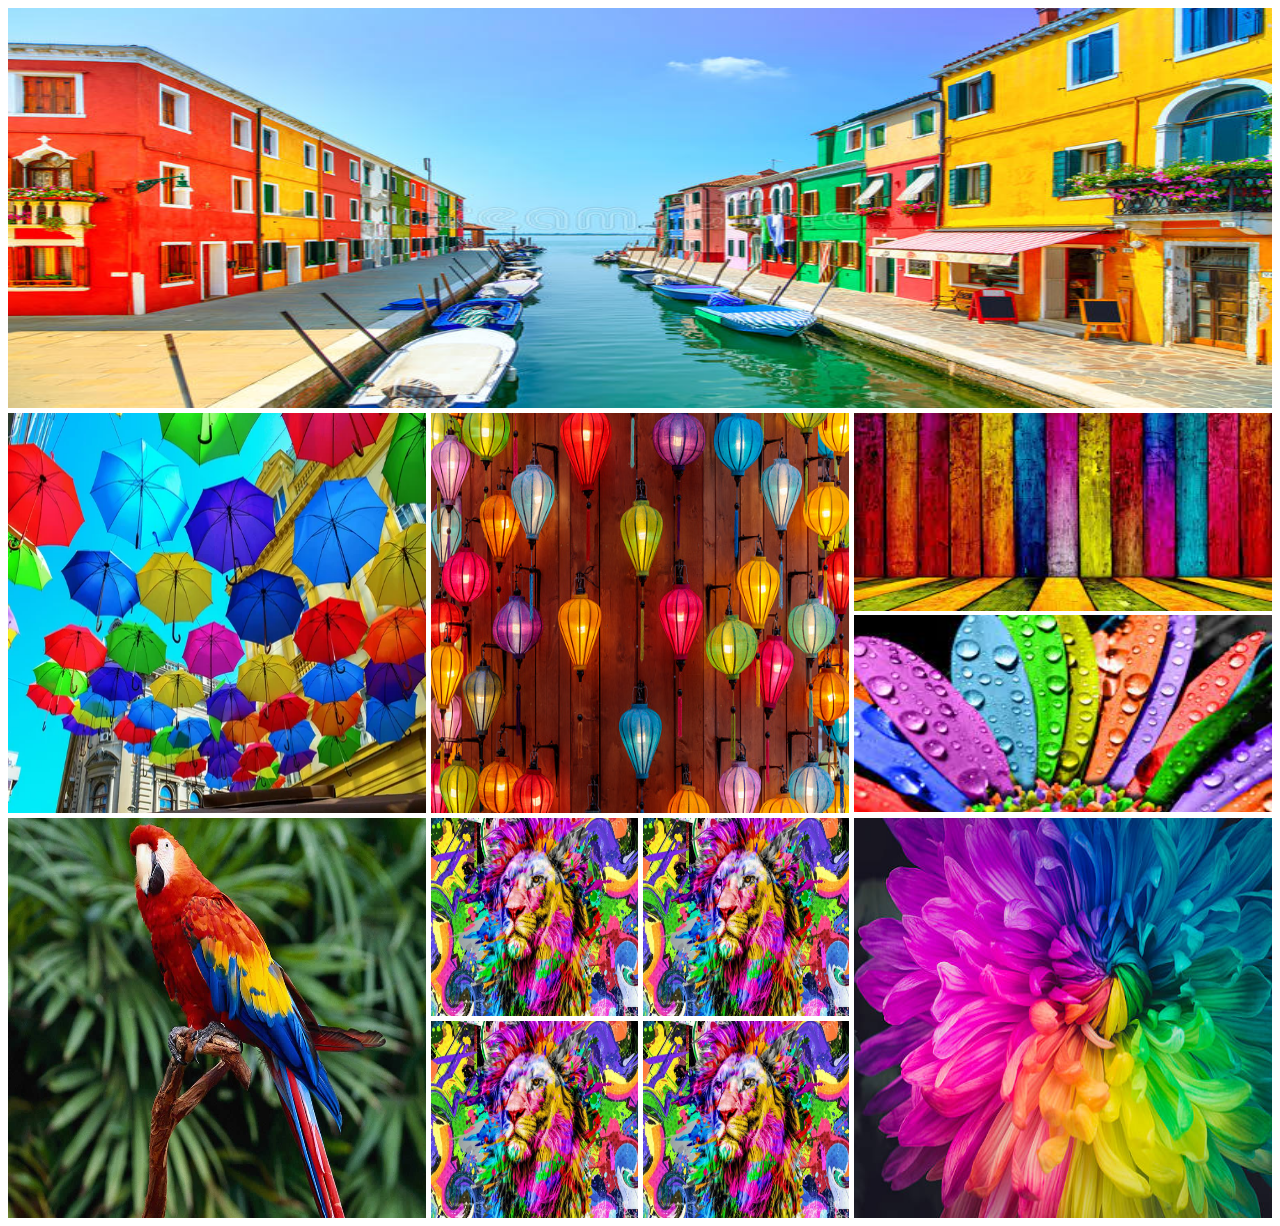
==== index.html @ a5bdef74 "design a image layout and responsive it" ====
<!DOCTYPE html>
<html lang="en">
<head>
    <meta charset="UTF-8">
    <meta name="viewport" content="width=device-width, initial-scale=1.0">
    <title>Document</title>
    <link rel="stylesheet" href="style.css">
</head>
<body>

  
    <div class="row">
        <img src="images/A.jpg" alt="">
    </div>
    <div class="row">
        <div><img src="images/B.jpg" alt=""></div>
        <div> <img src="images/C.jpg" alt=""></div>
        <div class="vertical-collage">
            <img src="images/D.jpg" alt="">
            <img src="images/E.jpg" alt="">
        </div>
    </div>

    <div class="row">
        <div>
            <img src="images/F.jpg" alt="">
        </div>
        <div class="squar-collage">
            <img src="images/G.jpg" alt="">
            <img src="images/G.jpg" alt="">
            <img src="images/G.jpg" alt="">
            <img src="images/G.jpg" alt="">

        </div>

        <div>
            <img src="images/H.jpg" alt="">
        </div>
    </div>


</body>
</html>
---- style.css ----
img{
    width: 100%;
    height: 100%;
}

.row{
    height: 400px;
    display: flex;
    gap: 5px;
    margin-bottom: 5px;

}

.row > div{
    flex: 1;
}
.vertical-collage img{
    height: calc((100% - 5px)/2);
}

.squar-collage{
    display: grid;
    grid-template-columns: repeat(2, 1fr);
    gap: 5px;
}



/* responsive for small device */

@media screen and (max-width: 576px) {
    .row{
        flex-direction: column;
        height: auto; /* i have fixed row's height above. so, the picture is overflow. here fixed it*/
    
    }
    .squar-collage{
        grid-template-columns: repeat(1, 1fr);
        
    }
    
}

/* responsive for medium design */
@media screen and (min-width: 576px) and (max-width: 992px) {
    .row{
        flex-direction: column;
        height: auto; /* i have fixed row's height above. so, the picture is overflow. here fixed it*/
    
    }
}
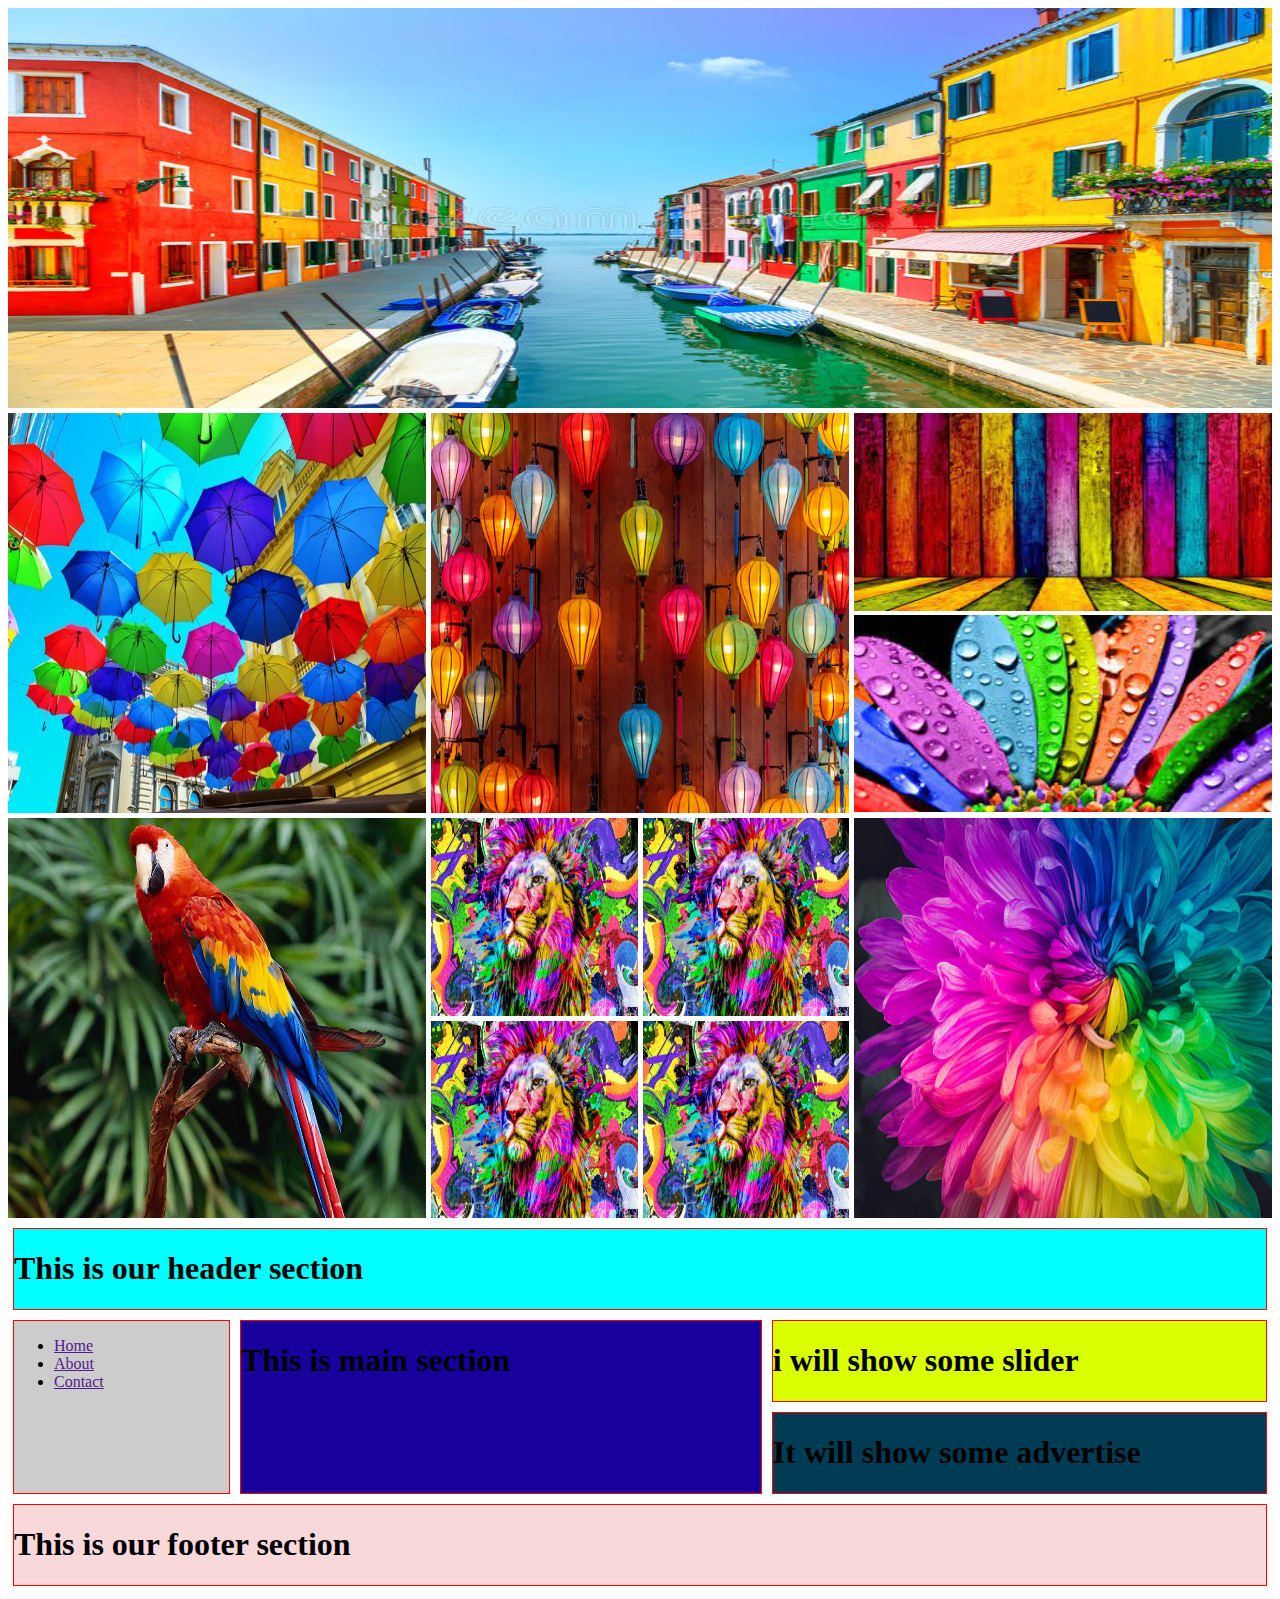
==== commit e0644355: "added new layout with grid area" ====
--- a/index.html
+++ b/index.html
@@ -7,6 +7,8 @@
     <link rel="stylesheet" href="style.css">
 </head>
 <body>
+
+    <!-- image layout design with position -->
 
   
     <div class="row">
@@ -38,6 +40,48 @@
         </div>
     </div>
 
+    <!-- end image layout design  -->
+
+
+    <!-- starting layout design -->
+
+    <div class="container">
+
+        <header class="header">
+            <h1>This is our header section</h1>
+        </header>
+
+        <nav class="nav">
+            <ul>
+                <li><a href="">Home</a></li>
+                <li><a href="">About</a></li>
+                <li><a href="">Contact</a></li>
+              
+            </ul>
+        </nav>
+
+        <main class="main">
+            <h1>This is main section</h1>
+        </main>
+
+        <article class="slider">
+            <h1>i will show some slider </h1>
+        </article>
+
+        <article class="advertise">
+
+            <h1>It will show some advertise </h1>
+
+        </article>
+
+        <footer class="footer">
+            <h1>This is our footer section</h1>
+        </footer>
+
+
+
+    </div>
+
 
 </body>
 </html>--- a/style.css
+++ b/style.css
@@ -25,6 +25,47 @@
 }
 
 
+.header, .nav, .main, .slider, .advertise, .footer{
+    border: 1px solid red;
+    margin: 5px;
+}
+
+.header{
+    grid-area: header;
+    background-color: aqua;
+}
+.nav{
+    grid-area: nav;
+    background-color: rgb(204, 204, 204);
+}
+.main{
+    grid-area: main;
+    background-color: rgb(23, 0, 155);
+}
+.slider{
+    grid-area: slider;
+    background-color: rgb(217, 255, 0);
+}
+.advertise{
+    grid-area: advertise;
+    background-color: rgb(0, 61, 85);
+}
+.footer{
+    grid-area: footer;
+    background-color: rgb(248, 216, 216);
+}
+
+
+.container{
+    display: grid;
+    grid-template-areas: 
+    "header header header header"
+    "nav main main slider"
+    "nav main main advertise"
+    "footer footer footer footer"
+    ;
+}
+
 
 /* responsive for small device */
 
@@ -38,6 +79,18 @@
         grid-template-columns: repeat(1, 1fr);
         
     }
+    .container{
+        grid-template-areas: 
+        "header header header header"
+    "nav nav nav nav"
+    "main main main main"
+    "slider slider slider slider"
+    "advertise advertise advertise advertise"
+    "footer footer footer footer"
+        ;
+       
+
+    }
     
 }
 
@@ -48,4 +101,14 @@
         height: auto; /* i have fixed row's height above. so, the picture is overflow. here fixed it*/
     
     }
+
+    .container{
+        grid-template-areas: 
+        "header header header header"
+        "nav nav nav nav"
+        "slider main main main"
+        "advertise footer footer footer"
+        ;
+
+    }
 }